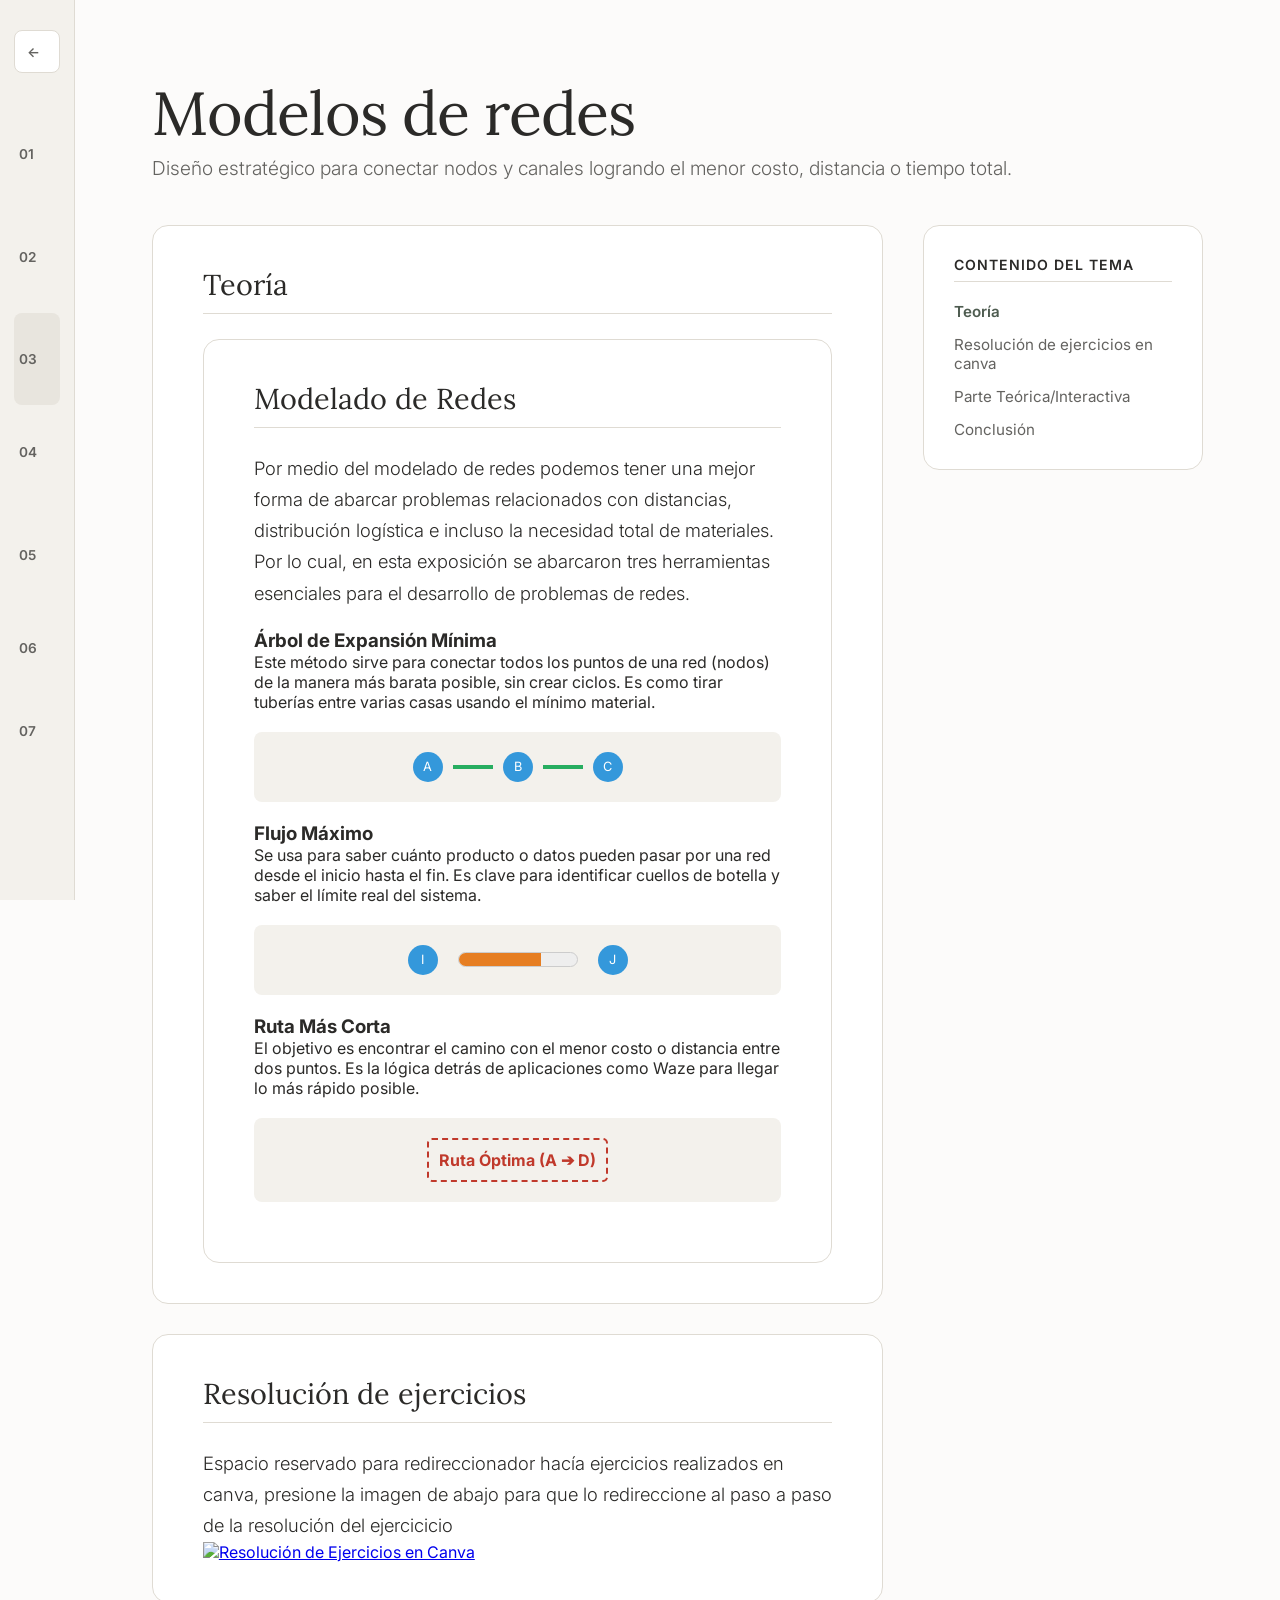
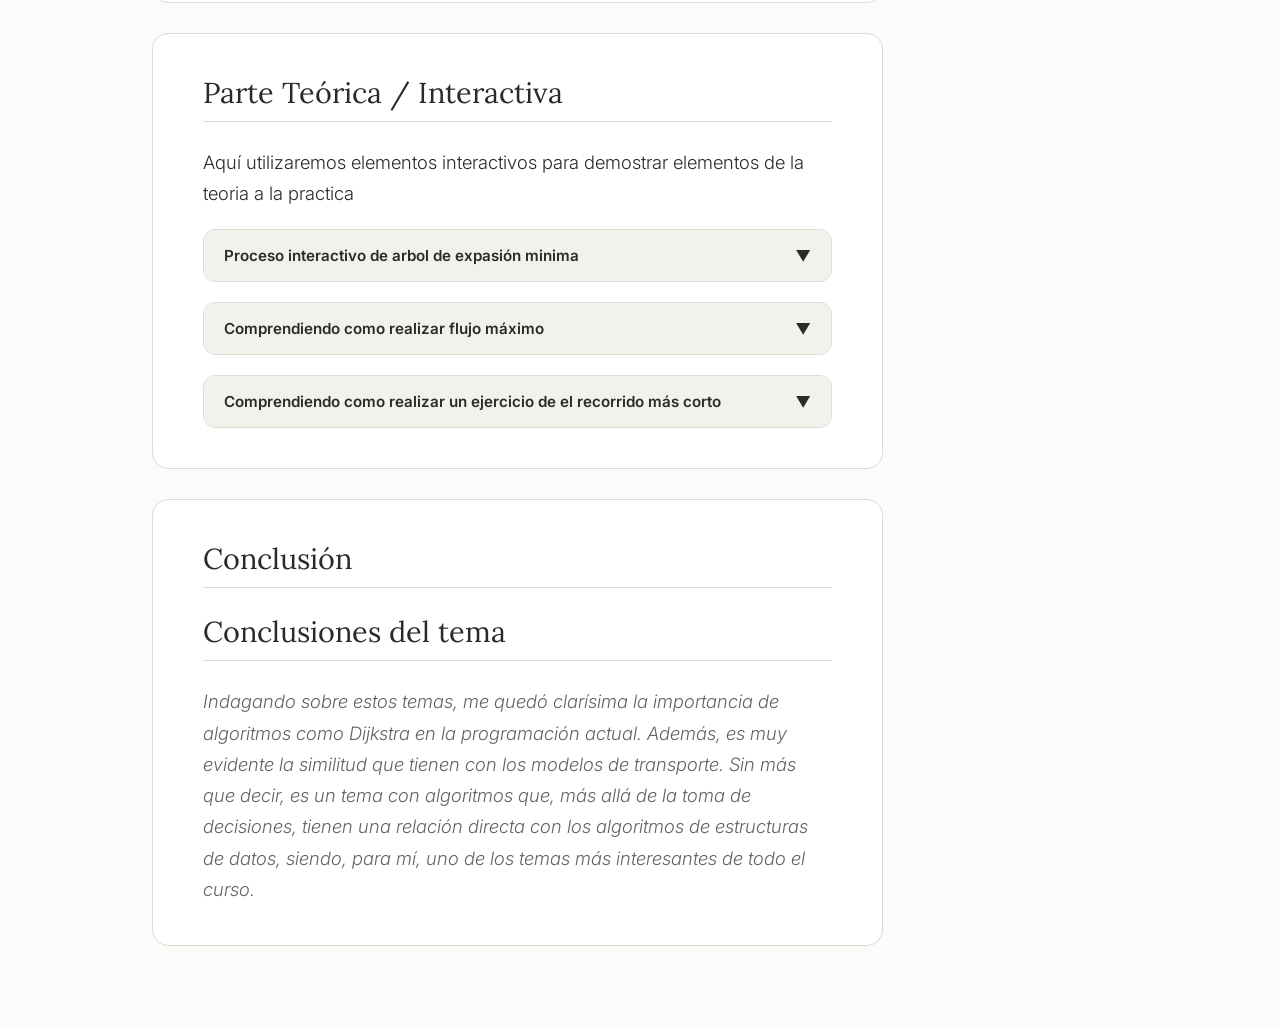
==== temas/tema3/index.html @ 4813ff6d "Initial commit: Estructura del folleto 1.0" ====
<!DOCTYPE html>
<html lang="es">
<head>
    <meta charset="UTF-8">
    <meta name="viewport" content="width=device-width, initial-scale=1.0">
    <title>Tema 3: Modelos de redes</title>
    
    <link rel="preconnect" href="https://fonts.googleapis.com">
    <link rel="preconnect" href="https://fonts.gstatic.com" crossorigin>
    <link href="https://fonts.googleapis.com/css2?family=Inter:wght@300;400;500;600&family=Lora:ital,wght@0,400;0,500;1,400&display=swap" rel="stylesheet">
    
    <style>
        
        :root {
            --bg-color: #fcfbfa;       /* Blanco hueso/arena suave para evitar fatiga visual */
            --text-main: #2b2a28;      /* Antracita / Grafito oscuro para lectura limpia */
            --text-muted: #646360;     /* Gris tierra suave para descripciones secundarias */
            --card-bg: #ffffff;        /* Blanco puro para las secciones modulares */
            --sidebar-bg: #f3f1ec;     /* Fondo gris/crema plano y minimalista */
            --sidebar-hover: #e8e5de;  /* Resaltado suave en hover */
            --accent-line: #dfdbd3;    /* Separadores y bordes sutiles */
            --accent-dot: #4e5c50;     /* Punto decorativo verde musgo desaturado */
            --transition-speed: 0.3s;
            
            --font-serif: 'Lora', Georgia, serif;
            --font-sans: 'Inter', sans-serif;
        }


        
.sticky-link.active-scroll {
    color: var(--accent-dot) !important;
    font-weight: 600 !important;
}

        * {
            box-sizing: border-box;
            margin: 0;
            padding: 0;
        }

        body {
            font-family: var(--font-sans);
            background-color: var(--bg-color);
            color: var(--text-main);
            display: flex;
            min-height: 100vh;
            overflow-x: hidden;
        }

     
        .sidebar {
            position: fixed;
            top: 0;
            left: 0;
            height: 100vh;
            width: 75px; /* Ancho colapsado inicial */
            background-color: var(--sidebar-bg);
            border-right: 1px solid var(--accent-line);
            display: flex;
            flex-direction: column;
            padding: 30px 14px;
            transition: width var(--transition-speed) cubic-bezier(0.25, 1, 0.5, 1);
            z-index: 100;
            overflow: hidden;
            white-space: nowrap;
        }

        .sticky-link.active-scroll {
    color: var(--accent-dot) !important;
    font-weight: 600 !important;
}

        
        .sidebar.expanded {
            width: 260px;
            box-shadow: 15px 0 40px rgba(0, 0, 0, 0.02);
        }

        /* Botón superior de Inicio / Regresar */
        .btn-home {
            display: flex;
            align-items: center;
            text-decoration: none;
            color: var(--text-main);
            padding: 12px;
            border: 1px solid var(--accent-line);
            border-radius: 8px;
            font-size: 0.88rem;
            font-weight: 500;
            background-color: var(--card-bg);
            transition: background var(--transition-speed);
            margin-bottom: 35px;
        }

        .btn-home:hover {
            background-color: var(--sidebar-hover);
        }

        .nav-links {
            list-style: none;
            display: flex;
            flex-direction: column;
            gap: 1px;
        }

        .nav-item {
            display: flex;
            align-items: center;
            text-decoration: none;
            color: var(--text-main);
            padding: 8px 5px;
            border-radius: 8px;
            font-size: 0.95rem;
            font-weight: 400;
            transition: background var(--transition-speed), padding-left 0.2s;
            white-space: normal;  
        }

        .nav-item:hover {
            background-color: var(--sidebar-hover);
            padding-left: 18px;
        }

        /* Ocultar/Mostrar texto del Side Nav lateral de forma fluida */
        .nav-text {
            opacity: 0;
            transform: translateX(-10px);
            transition: opacity 0.2s ease, transform 0.2s ease;
            margin-left: 18px;
        }

        .sidebar.expanded .nav-text {
            opacity: 1;
            transform: translateX(0);
        }

        /* Indicador numérico minimalista */
        .icon-num {
            display: inline-block;
            width: 20px;
            font-size: 0.85rem;
            font-weight: 600;
            color: var(--text-muted);
            text-align: center;
        }

        
        .main-container {
            margin-left: 75px; 
            padding: 80px 6% 80px 6%;
            width: 100%;
            max-width: 1300px;
            transition: margin-left var(--transition-speed) cubic-bezier(0.25, 1, 0.5, 1);
            display: flex;
            flex-direction: column;
            gap: 30px; 
        }

        .sidebar.expanded ~ .main-container {
            margin-left: 260px;
        }

        /* Encabezado Principal de la Landing Page */
        .header-section {
            margin-bottom: 10px;
        }

        .main-title {
            font-family: var(--font-serif);
            font-size: 3.8rem;
            font-weight: 400;
            line-height: 1.1;
            color: var(--text-main);
            letter-spacing: -1px;
        }

        /* Tarjeta de Contenido / Estructura por Módulos */
        .content-card {
            background-color: var(--card-bg);
            border: 1px solid var(--accent-line);
            border-radius: 16px;
            padding: 40px 50px;
            box-shadow: 0 4px 20px rgba(0, 0, 0, 0.005);
        }

        .intro-p {
            font-size: 1.15rem;
            line-height: 1.7;
            color: var(--text-main);
            font-weight: 300;
        }

        /* Bloques de Enfoque Teórico y Herramientas */
        .section-subtitle {
            font-family: var(--font-serif);
            font-size: 1.8rem;
            font-weight: 400;
            color: var(--text-main);
            margin-bottom: 25px;
            border-bottom: 1px solid var(--accent-line);
            padding-bottom: 10px;
        }

        /* Adaptabilidad de Pantalla */
        @media (max-width: 992px) {
            .main-title { font-size: 2.8rem; }
            .content-card { padding: 30px 25px; }
            .main-container { padding: 40px 20px; margin-left: 75px; }
            .layout-columns { flex-direction: column; }
            .sticky-column { display: none; } /* Oculta el card lateral en pantallas pequeñas */
        }
        
        .collapsible-panel {
    border: 1px solid var(--accent-line);
    border-radius: 12px;
    overflow: hidden;
    background: var(--card-bg);
    margin-top: 20px;
}

.panel-trigger {
    width: 100%;
    border: none;
    background: var(--sidebar-bg);
    padding: 16px 20px;
    display: flex;
    justify-content: space-between;
    align-items: center;
    cursor: pointer;
    font-family: var(--font-sans);
    font-size: 0.95rem;
    font-weight: 600;
    color: var(--text-main);
}

.panel-trigger:hover {
    background: var(--sidebar-hover);
}

.panel-content {
    padding: 20px;
    display: block; /* Visible por defecto */
}


.collapsible-panel.collapsed .panel-content {
    display: none;
}

.panel-icon {
    transition: transform .25s ease;
}

.collapsible-panel.collapsed .panel-icon {
    transform: rotate(180deg);
}





.simulator-container {
    background-color: var(--card-bg);
    border: 1px solid var(--accent-line);
    border-radius: 12px;
    padding: 24px;
    box-shadow: 0 4px 20px rgba(0, 0, 0, 0.005);
    display: flex;
    gap: 24px;
    margin-top: 15px;
    width: 100%;
}

/* Columnas */
.graph-column {
    flex: 1.2;
    display: flex;
    flex-direction: column;
    align-items: center;
}

.control-column {
    flex: 0.8;
    display: flex;
    flex-direction: column;
    gap: 16px;
}

.graph-header {
    width: 100%;
    margin-bottom: 16px;
    border-bottom: 1px solid var(--accent-line);
    padding-bottom: 8px;
}

/* El Lienzo del Grafo SVG */
#graphSvg {
    border: 1px solid var(--accent-line);
    border-radius: 8px;
    background-color: #faf9f6;
    width: 100%;
    height: auto;
}

/* Estilos de las aristas (Líneas) */
.edge {
    stroke: #cbc6bc;
    stroke-width: 3;
    transition: stroke 0.4s, stroke-width 0.4s;
}

.edge.mst-active {
    stroke: var(--accent-dot);
    stroke-width: 6;
}

.edge-label-bg {
    fill: #faf9f6;
}

.edge-text {
    font-size: 14px;
    font-weight: 600;
    fill: var(--text-main);
    text-anchor: middle;
    dominant-baseline: central;
}

/* Nodos */
circle {
    stroke: #fff;
    stroke-width: 3;
}

.node-text {
    fill: #ffffff;
    font-size: 14px;
    font-weight: 700;
    text-anchor: middle;
    dominant-baseline: central;
}

/* Tabla de Inputs */
.table-wrapper {
    max-height: 250px;
    overflow-y: auto;
    border: 1px solid var(--accent-line);
    border-radius: 8px;
}

.table-wrapper table {
    width: 100%;
    border-collapse: collapse;
    font-size: 0.88rem;
    text-align: left;
}

.table-wrapper th, .table-wrapper td {
    padding: 8px 12px;
    border-bottom: 1px solid var(--accent-line);
}

.table-wrapper th {
    background-color: #f5f3ef;
    font-weight: 600;
    position: sticky;
    top: 0;
}

.weight-input {
    width: 55px;
    padding: 4px;
    border: 1px solid var(--accent-line);
    border-radius: 4px;
    font-family: var(--font-sans);
    font-size: 0.85rem;
    text-align: center;
}

.weight-input:focus {
    outline: none;
    border-color: var(--accent-dot);
}

/* Tarjeta informativa final */
.result-card {
    background-color: #f3f1ec;
    border-radius: 8px;
    padding: 12px;
    border-left: 4px solid var(--accent-dot);
}

@media (max-width: 1100px) {
    .simulator-container { flex-direction: column; }
    .control-column { flex: 1; }
}



/* --- ESTILOS EXCLUSIVOS PARA EL SIMULADOR DE FLUJO MÁXIMO --- */
.simulator-container {
    background-color: var(--card-bg);
    border: 1px solid var(--accent-line);
    border-radius: 12px;
    padding: 24px;
    box-shadow: 0 4px 20px rgba(0, 0, 0, 0.005);
    display: flex;
    gap: 24px;
    margin-top: 15px;
    width: 100%;
}

.graph-column {
    flex: 1.3;
    display: flex;
    flex-direction: column;
    align-items: center;
}

.control-column {
    flex: 0.7;
    display: flex;
    flex-direction: column;
    gap: 16px;
}

.graph-header {
    width: 100%;
    margin-bottom: 16px;
    border-bottom: 1px solid var(--accent-line);
    padding-bottom: 8px;
}

#flowSvg {
    border: 1px solid var(--accent-line);
    border-radius: 8px;
    background-color: #faf9f6;
    width: 100%;
    height: auto;
}

/* Flechas y Aristas dirigidas */
.flow-edge {
    stroke: #cbc6bc;
    stroke-width: 3;
    transition: stroke 0.3s, stroke-width 0.3s;
}

.flow-edge.active-flow {
    stroke: var(--accent-dot);
    stroke-width: 5;
}

.flow-label-bg {
    fill: #faf9f6;
    opacity: 0.9;
}

.flow-text {
    font-size: 12px;
    font-weight: 600;
    fill: var(--text-main);
    text-anchor: middle;
    dominant-baseline: central;
}

.flow-text.active-text {
    fill: var(--accent-dot);
    font-weight: 700;
}

/* Nodos */
.flow-node-circle {
    stroke: #fff;
    stroke-width: 3;
}

.flow-node-text {
    fill: #ffffff;
    font-size: 14px;
    font-weight: 700;
    text-anchor: middle;
    dominant-baseline: central;
}

/* Contenedores de datos */
.table-wrapper {
    max-height: 220px;
    overflow-y: auto;
    border: 1px solid var(--accent-line);
    border-radius: 8px;
}

.table-wrapper table {
    width: 100%;
    border-collapse: collapse;
    font-size: 0.88rem;
}

.table-wrapper th, .table-wrapper td {
    padding: 8px 12px;
    border-bottom: 1px solid var(--accent-line);
    text-align: left;
}

.table-wrapper th {
    background-color: #f5f3ef;
    position: sticky;
    top: 0;
    z-index: 1;
}

.weight-input {
    width: 60px;
    padding: 4px;
    border: 1px solid var(--accent-line);
    border-radius: 4px;
    text-align: center;
    font-family: var(--font-sans);
}

.weight-input:focus {
    outline: none;
    border-color: var(--accent-dot);
}

.result-card {
    background-color: #f3f1ec;
    border-radius: 8px;
    padding: 16px;
    border-left: 4px solid var(--accent-dot);
}

/* Desglose manuscrito paso a paso */
.flow-step-item {
    background-color: var(--card-bg);
    border: 1px solid var(--accent-line);
    padding: 8px 12px;
    border-radius: 6px;
    display: flex;
    flex-direction: column;
    gap: 4px;
    box-shadow: 0 2px 4px rgba(0,0,0,0.01);
}

@media (max-width: 1150px) {
    .simulator-container { flex-direction: column; }
    .control-column { flex: 1; }
}













    </style>
</head>
<body>

<nav class="sidebar" id="sideNav">
    <a href="../../index.html" class="btn-home">
        <span class="icon-num">←</span>
        <span class="nav-text">Regresar al inicio</span>
    </a>
    
    <ul class="nav-links">
        <li>
            <a href="../tema1/index.html" class="nav-item">
                <span class="icon-num">01</span>
                <span class="nav-text">Tema 1: Modelos de Transporte</span>
            </a>
        </li>
        <li>
            <a href="../tema2/index.html" class="nav-item">
                <span class="icon-num">02</span>
                <span class="nav-text">Tema 2: Programación Entera, por metas, no lineal</span>
            </a>
        </li>
        <li>
            <a href="#" class="nav-item" style="background-color: var(--sidebar-hover); font-weight: 500;">
                <span class="icon-num">03</span>
                <span class="nav-text">Tema 3: Modelos de redes</span>
            </a>
        </li>
        <li>
            <a href="../tema4/index.html" class="nav-item">
                <span class="icon-num">04</span>
                <span class="nav-text">Tema 4: Modelado de Simulación</span>
            </a>
        </li>
        <li>
            <a href="../tema5/index.html" class="nav-item">
                <span class="icon-num">05</span>
                <span class="nav-text">Tema 5: Análisis de Markov</span>
            </a>
        </li>
        <li>
            <a href="../tema6/index.html" class="nav-item">
                <span class="icon-num">06</span>
                <span class="nav-text">Tema 6: Control estadistico</span>
            </a>
        </li>
         <li>
                <a href="../tema7/index.html" class="nav-item">
                    <span class="icon-num">07</span>
                    <span class="nav-text">Tema 7: aprende conceptos jugando</span>
                </a>
            </li>
    </ul>
</nav>

    <main class="main-container">
        
        <header class="header-section">
            <h1 class="main-title">Modelos de redes</h1>
            <p class="intro-p" style="color: var(--text-muted); margin-top: 5px; font-size: 1.2rem;">
                Diseño estratégico para conectar nodos y canales logrando el menor costo, distancia o tiempo total.
            </p>
        </header>
        
        <div class="layout-columns" style="display: flex; gap: 40px; align-items: flex-start; width: 100%;">
            
            <div class="content-column" style="flex: 1; display: flex; flex-direction: column; gap: 30px;">
                
                <section id="teoria" class="content-card">
                    <h2 class="section-subtitle">Teoría</h2>
                
<section class="content-card">
    <h2 class="section-subtitle">Modelado de Redes</h2>
    <p class="intro-p">
        Por medio del modelado de redes podemos tener una mejor forma de abarcar problemas relacionados con distancias, distribución logística e incluso la necesidad total de materiales. Por lo cual, en esta exposición se abarcaron tres herramientas esenciales para el desarrollo de problemas de redes.
    </p>

    
    <h3 style="margin-top: 20px;">Árbol de Expansión Mínima</h3>
    <p>Este método sirve para conectar todos los puntos de una red (nodos) de la manera más barata posible, sin crear ciclos. Es como tirar tuberías entre varias casas usando el mínimo material.</p>
    <div style="display: flex; gap: 10px; justify-content: center; align-items: center; margin: 20px 0; background: var(--sidebar-bg); padding: 20px; border-radius: 8px;">
        <div style="width: 30px; height: 30px; border-radius: 50%; background: #3498db; color: white; display: flex; align-items: center; justify-content: center; font-size: 0.8rem;">A</div>
        <div style="height: 4px; width: 40px; background: #27ae60;"></div>
        <div style="width: 30px; height: 30px; border-radius: 50%; background: #3498db; color: white; display: flex; align-items: center; justify-content: center; font-size: 0.8rem;">B</div>
        <div style="height: 4px; width: 40px; background: #27ae60;"></div>
        <div style="width: 30px; height: 30px; border-radius: 50%; background: #3498db; color: white; display: flex; align-items: center; justify-content: center; font-size: 0.8rem;">C</div>
    </div>

   
    <h3 style="margin-top: 20px;">Flujo Máximo</h3>
    <p>Se usa para saber cuánto producto o datos pueden pasar por una red desde el inicio hasta el fin. Es clave para identificar cuellos de botella y saber el límite real del sistema.</p>
    <div style="display: flex; justify-content: center; align-items: center; margin: 20px 0; gap: 20px; background: var(--sidebar-bg); padding: 20px; border-radius: 8px;">
      <div style="width: 30px; height: 30px; border-radius: 50%; background: #3498db; color: white; display: flex; align-items: center; justify-content: center; font-size: 0.8rem;">I</div>
        <div style="height: 15px; width: 120px; background: #eee; border-radius: 10px; overflow: hidden; border: 1px solid #ccc;">
            <div style="height: 100%; width: 70%; background: #e67e22;"></div>
        </div>
        <div style="width: 30px; height: 30px; border-radius: 50%; background: #3498db; color: white; display: flex; align-items: center; justify-content: center; font-size: 0.8rem;">J</div>
    </div>

   
    <h3 style="margin-top: 20px;">Ruta Más Corta</h3>
    <p>El objetivo es encontrar el camino con el menor costo o distancia entre dos puntos. Es la lógica detrás de aplicaciones como Waze para llegar lo más rápido posible.</p>
    <div style="display: flex; justify-content: center; align-items: center; margin: 20px 0; background: var(--sidebar-bg); padding: 20px; border-radius: 8px;">
        <div style="padding: 10px; border: 2px dashed #c0392b; color: #c0392b; font-weight: bold; border-radius: 5px;">Ruta Óptima (A ➔ D)</div>
    </div>
</section>
                </section>

                <section id="video" class="content-card">
                    <h2 class="section-subtitle">Resolución de ejercicios</h2>
                    <p class="intro-p">Espacio reservado para redireccionador hacía ejercicios realizados en canva, presione la imagen de abajo para que lo redireccione al paso a paso de la resolución del ejercicicio</p>
                                  <!-- Banner de Canva Interactivo (Solo Imagen Clicleable) -->
<a href="https://canva.link/lyfla2b4wox4beh" target="_blank" class="canva-banner-link">
    <img src="https://i.pinimg.com/736x/75/12/ca/7512cad9499685ef06b2e0d8f6820960.jpg" alt="Resolución de Ejercicios en Canva">
</a>
                </section>

                <section id="practica" class="content-card">
                    <h2 class="section-subtitle">Parte Teórica / Interactiva</h2>
                    <p class="intro-p">Aquí utilizaremos elementos interactivos para demostrar elementos de la teoria a la practica
                    </p>

                     

                  <div class="collapsible-panel collapsed">

    <button class="panel-trigger">
        <span class="panel-title">
            Proceso interactivo de arbol de expasión minima
        </span>
        <span class="panel-icon">▲</span>
    </button>

    <div class="panel-content">
        <p class="intro-p" style="margin-bottom: 25px;">
          Este apartado dinámico busca que se pueda practicar el desarrollo ejercicios de expansión minima.
          si bien el diseño es estático los valores pueden ser manipulados para motivar al visitante que pueda crear diferentes ejercicios.
        </p>

     
       <div class="simulator-container">
    
    <div class="graph-column">
        <div class="graph-header">
            <h3 style="font-size: 1.2rem; font-weight: 600;">Árbol de Expansión Mínima</h3>
            <p style="font-size: 0.88rem; color: var(--text-muted); margin-top: 4px;">
                Modificá los pesos en la tabla de la derecha para ver cómo cambia la red óptima en tiempo real.
            </p>
        </div>
        
        <svg viewBox="0 0 600 400" id="graphSvg">
            <g id="edgesContainer"></g>
            <g id="nodesContainer"></g>
        </svg>
    </div>

    <div class="control-column">
        <div class="graph-header">
            <h3 style="font-size: 1.2rem; font-weight: 600;">Conexiones y Distancias (modificables)</h3>
        </div>
        
        <div class="table-wrapper">
            <table>
                <thead>
                    <tr>
                        <th>Conexión</th>
                        <th>Distancia (km)</th>
                    </tr>
                </thead>
                <tbody id="matrixBody"></tbody>
            </table>
        </div>

        <div class="result-card">
            <h4 style="font-size: 0.9rem; font-weight: 600; margin-bottom: 5px;">Costo Total (Distancia Mínima):</h4>
            <p id="totalWeightDisplay" style="margin-bottom: 15px; font-size: 1.25rem; font-weight: 700; color: var(--accent-dot);">0 km</p>
            
            <h4 style="border-top: 1px solid var(--accent-line); padding-top: 10px; margin-bottom: 8px; font-size: 0.9rem; font-weight: 600;">
                Ruta Óptima Seleccionada (Paso a Paso):
            </h4>
            <div id="mstRouteDisplay" style="display: flex; flex-direction: column; gap: 6px; font-size: 0.85rem; font-weight: 500;"></div>
        </div>
    </div>
</div>

</div>





    </div>
 

<div class="collapsible-panel collapsed">

    <button class="panel-trigger">
        <span class="panel-title">
            Comprendiendo como realizar flujo máximo
        </span>
        <span class="panel-icon">▲</span>
    </button>

    <div class="panel-content">
        <p class="intro-p" style="margin-bottom: 25px;">
            Está mismo ejemplo fue planteado el día de la exposición del tema. por tanto el buscar replicarlo y dinamizarlo puede ser un buen ejercicios
            para practicar si el ejercicio se entendio bien en su ejecución. Este apartado permite cambiar valores dentro de este ejercicio y plantear posible
            nuevos recorridos. 
        </p>
        <div class="simulator-container">
    
    <div class="graph-column">
        <div class="graph-header">
            <h3 style="font-size: 1.2rem; font-weight: 600;">Red de Flujo Máximo</h3>
            <p style="font-size: 0.88rem; color: var(--text-muted); margin-top: 4px;">
                Visualizá el flujo enviado sobre la capacidad asignada <strong style="color: var(--accent-dot);">(Flujo / Capacidad)</strong>.
            </p>
        </div>
        
        <svg viewBox="0 0 650 400" id="flowSvg">
            <defs>
                <marker id="arrow" viewBox="0 0 10 10" refX="21" refY="5" markerWidth="6" markerHeight="6" orient="auto-start-reverse">
                    <path d="M 0 1 L 10 5 L 0 9 z" fill="#cbc6bc" id="arrowMarker" />
                </marker>
                <marker id="arrow-active" viewBox="0 0 10 10" refX="21" refY="5" markerWidth="5" markerHeight="5" orient="auto-start-reverse">
                    <path d="M 0 1 L 10 5 L 0 9 z" fill="#4e5c50" />
                </marker>
            </defs>
            <g id="flowEdgesContainer"></g>
            <g id="flowNodesContainer"></g>
        </svg>
    </div>

    <div class="control-column">
        <div class="graph-header">
            <h3 style="font-size: 1.2rem; font-weight: 600;">Capacidades de los Canales (Modificables)</h3>
        </div>
        
        <div class="table-wrapper">
            <table>
                <thead>
                    <tr>
                        <th>Arista</th>
                        <th>Capacidad Máx.</th>
                    </tr>
                </thead>
                <tbody id="flowMatrixBody"></tbody>
            </table>
        </div>

        <div class="result-card">
            <h4 style="font-size: 0.9rem; font-weight: 600; margin-bottom: 5px;">Flujo Máximo Total Alcanzado:</h4>
            <p id="maxFlowDisplay" style="margin-bottom: 15px; font-size: 1.4rem; font-weight: 700; color: var(--accent-dot);">0 unidades</p>
            
            <h4 style="border-top: 1px solid var(--accent-line); padding-top: 10px; margin-bottom: 8px; font-size: 0.9rem; font-weight: 600;">
                Caminos Aumentantes Encontrados (Paso a Paso):
            </h4>
            <div id="flowStepsDisplay" style="display: flex; flex-direction: column; gap: 8px; font-size: 0.85rem; max-height: 200px; overflow-y: auto;">
                </div>
        </div>
    </div>
</div>
    </div>

</div>


 <div class="collapsible-panel collapsed">

    <button class="panel-trigger">
        <span class="panel-title">
            Comprendiendo como realizar un ejercicio de el recorrido más corto
        </span>
        <span class="panel-icon">▲</span>
    </button>

    <div class="panel-content">
        <p class="intro-p" style="margin-bottom: 25px;">
            Este video se utilizará para explicar cómo realizar el proceso de un ejercicio de el camino mas corto de para optimizacredes. Este video fue hecho por mí.
        </p>
        <iframe src="https://player.vimeo.com/video/1204066518" width="640" height="360" frameborder="0" allowfullscreen></iframe>
    </div>

</div>








                </section>

                <section id="conclusion" class="content-card">
                    <h2 class="section-subtitle">Conclusión</h2>
                  <h2 class="section-subtitle">Conclusiones del tema</h2>
<p class="intro-p" style="font-style: italic; color: var(--text-muted);">
    Indagando sobre estos temas, me quedó clarísima la importancia de algoritmos como Dijkstra en la programación actual. Además, es muy evidente la similitud que tienen con los modelos de transporte. Sin más que decir, es un tema con algoritmos que, más allá de la toma de decisiones, tienen una relación directa con los algoritmos de estructuras de datos, siendo, para mí, uno de los temas más interesantes de todo el curso.
</p>
                </section>
                
            </div>

<aside class="sticky-column" style="width: 280px; position: sticky; top: 40px;">
    <div style="background-color: var(--card-bg); border: 1px solid var(--accent-line); border-radius: 16px; padding: 30px; box-shadow: 0 4px 20px rgba(0, 0, 0, 0.005);">
        <h3 style="font-family: var(--font-sans); font-size: 0.88rem; font-weight: 600; text-transform: uppercase; letter-spacing: 1px; color: var(--text-main); margin-bottom: 20px; border-bottom: 1px solid var(--accent-line); padding-bottom: 8px;">
            Contenido del Tema
        </h3>
        <div style="display: flex; flex-direction: column; gap: 14px;">
            <a href="#teoria" class="sticky-link" style="text-decoration: none; color: var(--text-muted); font-size: 0.95rem; font-weight: 400; transition: color 0.2s;">Teoría</a>
            <a href="#video" class="sticky-link" style="text-decoration: none; color: var(--text-muted); font-size: 0.95rem; font-weight: 400; transition: color 0.2s;">Resolución de ejercicios en canva</a>
            <a href="#practica" class="sticky-link" style="text-decoration: none; color: var(--text-muted); font-size: 0.95rem; font-weight: 400; transition: color 0.2s;">Parte Teórica/Interactiva</a>
            <a href="#conclusion" class="sticky-link" style="text-decoration: none; color: var(--text-muted); font-size: 0.95rem; font-weight: 400; transition: color 0.2s;">Conclusión</a>
        </div>
    </div>
</aside>

        </div>

    </main>

    <script>
   const sideNav = document.getElementById('sideNav');
    sideNav.addEventListener('mouseenter', () => { sideNav.classList.add('expanded'); });
    sideNav.addEventListener('mouseleave', () => { sideNav.classList.remove('expanded'); });

   
    document.addEventListener("DOMContentLoaded", () => {
        const links = document.querySelectorAll(".sticky-link");
        const sections = document.querySelectorAll(".content-card");

        const observerOptions = {
            root: null,
            rootMargin: "-15% 0px -70% 0px", // Detecta cuando entra al tercio superior
            threshold: 0
        };

        const observer = new IntersectionObserver((entries) => {
            entries.forEach((entry) => {
                if (entry.isIntersecting) {
                    const id = entry.target.getAttribute("id");
                    
                    links.forEach((link) => link.classList.remove("active-scroll"));
                    
                    const activeLink = document.querySelector(`.sticky-link[href="#${id}"]`);
                    if (activeLink) {
                        activeLink.classList.add("active-scroll");
                    }
                }
            });
        }, observerOptions);

        sections.forEach((section) => observer.observe(section));
    });

   
 
document.querySelectorAll(".panel-trigger").forEach(trigger => {
    trigger.addEventListener("click", function() {
        // Selecciona el contenedor .collapsible-panel correcto
        const panel = this.closest(".collapsible-panel");
        
        // Quita o pone la clase 'collapsed'
        panel.classList.toggle("collapsed");
    });
});






const nodes = {
    'A': { x: 80,  y: 220, color: 'var(--accent-dot)' }, 
    'B': { x: 200, y: 80,  color: 'var(--node-blue)' },
    'C': { x: 340, y: 220, color: '#5c6b73' },
    'D': { x: 200, y: 350, color: 'var(--node-orange)' },
    'E': { x: 500, y: 80,  color: 'var(--node-purple)' },
    'F': { x: 500, y: 290, color: 'var(--node-red)' }    
};

let edges = [
    { u: 'A', v: 'B', weight: 7 },
    { u: 'A', v: 'C', weight: 5 },
    { u: 'A', v: 'D', weight: 6 },
    { u: 'B', v: 'C', weight: 2 },
    { u: 'B', v: 'E', weight: 4 },
    { u: 'C', v: 'E', weight: 6 },
    { u: 'C', v: 'F', weight: 4 },
    { u: 'D', v: 'C', weight: 3 },
    { u: 'D', v: 'F', weight: 8 },
    { u: 'E', v: 'F', weight: 3 }
];

// para Kruskal
function dsuFind(i, parent) {
    while (parent[i] !== i) i = parent[i];
    return i;
}

function dsuUnion(i, j, parent) {
    let rootA = dsuFind(i, parent);
    let rootB = dsuFind(j, parent);
    parent[rootA] = rootB;
}

function calculateMST() {
    let mstEdges = new Set();
    let totalWeight = 0;
    let routeNodes = []; 

    let sortedEdges = [...edges].map((e, index) => ({ ...e, index })).sort((a, b) => a.weight - b.weight);

    let parent = {};
    Object.keys(nodes).forEach(node => parent[node] = node);

    let edgesCount = 0;
    for (let i = 0; i < sortedEdges.length; i++) {
        let e = sortedEdges[i];
        if (dsuFind(e.u, parent) !== dsuFind(e.v, parent)) {
            mstEdges.add(e.index);
            totalWeight += e.weight;
            
            let pair = [e.u, e.v].sort();
            routeNodes.push(`${pair[0]} — ${pair[1]} (${e.weight} km)`);
            
            dsuUnion(e.u, e.v, parent);
            edgesCount++;
            if (edgesCount === Object.keys(nodes).length - 1) break;
        }
    }

    // Encender aristas activas del MST
    edges.forEach((edge, index) => {
        const lineElement = document.getElementById(`edge-${index}`);
        if (lineElement) {
            if (mstEdges.has(index)) {
                lineElement.classList.add('mst-active');
            } else {
                lineElement.classList.remove('mst-active');
            }
        }
    });

    document.getElementById('totalWeightDisplay').textContent = `${totalWeight} km`;


    const routeContainer = document.getElementById('mstRouteDisplay');
    routeContainer.innerHTML = '';
    routeNodes.forEach((route, idx) => {
        const badge = document.createElement('span');
        badge.style.backgroundColor = 'var(--bg-color)';
        badge.style.border = '1px solid var(--accent-line)';
        badge.style.color = 'var(--accent-dot)';
        badge.style.padding = '5px 10px';
        badge.style.borderRadius = '6px';
        badge.style.boxShadow = '0 2px 4px rgba(0,0,0,0.01)';
        badge.innerHTML = `<small style="color: var(--text-muted); margin-right: 6px;">Paso ${idx + 1}:</small> <strong>${route}</strong>`;
        routeContainer.appendChild(badge);
    });
}

function initSimulator() {
    const edgesContainer = document.getElementById('edgesContainer');
    const nodesContainer = document.getElementById('nodesContainer');
    const matrixBody = document.getElementById('matrixBody');
    
    if(!edgesContainer || !nodesContainer || !matrixBody) return; // Control por si no carga a tiempo

    // Dibujar Aristas SVG
    edgesContainer.innerHTML = '';
    edges.forEach((edge, index) => {
        const nU = nodes[edge.u];
        const nV = nodes[edge.v];
        const midX = (nU.x + nV.x) / 2;
        const midY = (nU.y + nV.y) / 2;

        const group = document.createElementNS("http://www.w3.org/2000/svg", "g");

        const line = document.createElementNS("http://www.w3.org/2000/svg", "line");
        line.setAttribute("x1", nU.x);
        line.setAttribute("y1", nU.y);
        line.setAttribute("x2", nV.x);
        line.setAttribute("y2", nV.y);
        line.setAttribute("class", "edge");
        line.setAttribute("id", `edge-${index}`);

        const rect = document.createElementNS("http://www.w3.org/2000/svg", "rect");
        rect.setAttribute("x", midX - 12);
        rect.setAttribute("y", midY - 10);
        rect.setAttribute("width", 24);
        rect.setAttribute("height", 20);
        rect.setAttribute("rx", 4);
        rect.setAttribute("class", "edge-label-bg");

        const text = document.createElementNS("http://www.w3.org/2000/svg", "text");
        text.setAttribute("x", midX);
        text.setAttribute("y", midY);
        text.setAttribute("class", "edge-text");
        text.setAttribute("id", `edge-text-${index}`);
        text.textContent = edge.weight;

        group.appendChild(line);
        group.appendChild(rect);
        group.appendChild(text);
        edgesContainer.appendChild(group);
    });

   
    nodesContainer.innerHTML = '';
    Object.keys(nodes).forEach(key => {
        const node = nodes[key];
        const group = document.createElementNS("http://www.w3.org/2000/svg", "g");

        const circle = document.createElementNS("http://www.w3.org/2000/svg", "circle");
        circle.setAttribute("cx", node.x);
        circle.setAttribute("cy", node.y);
        circle.setAttribute("r", 18);
        circle.setAttribute("fill", node.color);

        const text = document.createElementNS("http://www.w3.org/2000/svg", "text");
        text.setAttribute("x", node.x);
        text.setAttribute("y", node.y);
        text.setAttribute("class", "node-text");
        text.textContent = key;

        group.appendChild(circle);
        group.appendChild(text);
        nodesContainer.appendChild(group);
    });

    // Construir tabla dinámica de inputs
    matrixBody.innerHTML = '';
    edges.forEach((edge, index) => {
        const tr = document.createElement('tr');
        const tdNodes = document.createElement('td');
        tdNodes.innerHTML = `<strong>${edge.u} — ${edge.v}</strong>`;
        
        const tdInput = document.createElement('td');
        const input = document.createElement('input');
        input.setAttribute('type', 'number');
        input.setAttribute('class', 'weight-input');
        input.setAttribute('min', '1');
        input.value = edge.weight;

        input.addEventListener('input', (e) => {
            let val = parseInt(e.target.value) || 1;
            edges[index].weight = val;
            document.getElementById(`edge-text-${index}`).textContent = val;
            calculateMST();
        });

        tdInput.appendChild(input);
        tr.appendChild(tdNodes);
        tr.appendChild(tdInput);
        matrixBody.appendChild(tr);
    });

    calculateMST();
}


document.addEventListener("DOMContentLoaded", initSimulator);





const flowNodes = {
    'A': { x: 70,  y: 200, color: '#4e5c50' }, // Origen (Verde Musgo)
    'B': { x: 210, y: 80,  color: '#6b7a82' },
    'C': { x: 210, y: 200, color: '#6b7a82' },
    'D': { x: 210, y: 320, color: '#6b7a82' },
    'E': { x: 390, y: 80,  color: '#6b7a82' },
    'F': { x: 390, y: 220, color: '#6b7a82' },
    'G': { x: 390, y: 340, color: '#6b7a82' },
    'H': { x: 550, y: 210, color: '#2b2a28' }  // Destino (Grafito)
};


let flowEdges = [
    { u: 'A', v: 'B', capacity: 8, flow: 0 },
    { u: 'A', v: 'C', capacity: 5, flow: 0 },
    { u: 'A', v: 'D', capacity: 9, flow: 0 },
    { u: 'C', v: 'B', capacity: 3, flow: 0 },
    { u: 'B', v: 'E', capacity: 9, flow: 0 },
    { u: 'D', v: 'C', capacity: 6, flow: 0 },
    { u: 'C', v: 'F', capacity: 4, flow: 0 },
    { u: 'D', v: 'G', capacity: 2, flow: 0 },
    { u: 'E', v: 'F', capacity: 3, flow: 0 },
    { u: 'E', v: 'H', capacity: 8, flow: 0 },
    { u: 'G', v: 'F', capacity: 2, flow: 0 },
    { u: 'F', v: 'H', capacity: 5, flow: 0 },
    { u: 'G', v: 'H', capacity: 9, flow: 0 }
];

function runFordFulkerson() {
    // Resetear flujos antes de recalcular
    flowEdges.forEach(e => e.flow = 0);
    
    let totalFlow = 0;
    let stepsLog = [];
    const source = 'A';
    const sink = 'H';

    while (true) {
       
        let parentMap = {};
        let queue = [source];
        let visited = new Set([source]);
        let found = false;

        while (queue.length > 0) {
            let current = queue.shift();
            if (current === sink) {
                found = true;
                break;
            }

         
            for (let edge of flowEdges) {
                if (edge.u === current && !visited.has(edge.v) && (edge.capacity - edge.flow) > 0) {
                    parentMap[edge.v] = { src: current, edge: edge, dir: 1 };
                    visited.add(edge.v);
                    queue.push(edge.v);
                }
                // Revisar aristas hacia atrás (Flujo residual)
                else if (edge.v === current && !visited.has(edge.u) && edge.flow > 0) {
                    parentMap[edge.u] = { src: current, edge: edge, dir: -1 };
                    visited.add(edge.u);
                    queue.push(edge.u);
                }
            }
        }

        
        if (!found) break;

      
        let path = [];
        let curr = sink;
        let bottleneck = Infinity;

        while (curr !== source) {
            let prevData = parentMap[curr];
            let available = prevData.dir === 1 ? (prevData.edge.capacity - prevData.edge.flow) : prevData.edge.flow;
            if (available < bottleneck) bottleneck = available;
            path.push(prevData);
            curr = prevData.src;
        }
        path.reverse();


        path.forEach(p => {
            if (p.dir === 1) {
                p.edge.flow += bottleneck;
            } else {
                p.edge.flow -= bottleneck;
            }
        });

        totalFlow += bottleneck;

     
        let nodeChain = [source];
        path.forEach(p => {
            let targetNode = p.dir === 1 ? p.edge.v : p.edge.u;
            nodeChain.push(targetNode);
        });

        let pathString = nodeChain.join(' → ');
        stepsLog.push({ path: pathString, val: bottleneck });
    }

    updateFlowUI(totalFlow, stepsLog);
}

function updateFlowUI(totalFlow, stepsLog) {
    
    document.getElementById('maxFlowDisplay').textContent = `${totalFlow} unidades`;

    // Actualizar aristas en el SVG (Texto e iluminación)
    flowEdges.forEach((edge, index) => {
        const lineEl = document.getElementById(`flow-edge-${index}`);
        const textEl = document.getElementById(`flow-text-${index}`);
        
        if (textEl) {
            textEl.textContent = `${edge.flow} / ${edge.capacity}`;
            if (edge.flow > 0) {
                textEl.classList.add('active-text');
                if (lineEl) {
                    lineEl.classList.add('active-flow');
                    lineEl.setAttribute("marker-end", "url(#arrow-active)");
                }
            } else {
                textEl.classList.remove('active-text');
                if (lineEl) {
                    lineEl.classList.remove('active-flow');
                    lineEl.setAttribute("marker-end", "url(#arrow)");
                }
            }
        }
    });

   
    const stepsContainer = document.getElementById('flowStepsDisplay');
    stepsContainer.innerHTML = '';

    if (stepsLog.length === 0) {
        stepsContainer.innerHTML = `<span style="color: var(--text-muted); font-style: italic;">No hay flujo saliendo del origen.</span>`;
        return;
    }

    stepsLog.forEach((step, idx) => {
        const stepDiv = document.createElement('div');
        stepDiv.className = 'flow-step-item';
        stepDiv.innerHTML = `
            <div style="display: flex; justify-content: space-between; align-items: center;">
                <small style="color: var(--text-muted); font-weight: 600;">Iteración M${idx + 1}:</small>
                <span style="background-color: #e8e5de; padding: 2px 6px; border-radius: 4px; font-weight: 700; color: var(--text-main);">
                    +${step.val}
                </span>
            </div>
            <div style="font-family: monospace; font-size: 0.9rem; color: var(--accent-dot); font-weight: 700; word-break: break-all;">
                ${step.path}
            </div>
        `;
        stepsContainer.appendChild(stepDiv);
    });
}

function initFlowSimulator() {
    const edgesContainer = document.getElementById('flowEdgesContainer');
    const nodesContainer = document.getElementById('flowNodesContainer');
    const matrixBody = document.getElementById('flowMatrixBody');
    
    if (!edgesContainer || !nodesContainer || !matrixBody) return;

    // Dibujar aristas con flechas dirigidas
    edgesContainer.innerHTML = '';
    flowEdges.forEach((edge, index) => {
        const nU = flowNodes[edge.u];
        const nV = flowNodes[edge.v];
        
        // Calcular punto medio para las etiquetas numéricas
        const midX = (nU.x + nV.x) / 2;
        const midY = (nU.y + nV.y) / 2;

        const group = document.createElementNS("http://www.w3.org/2000/svg", "g");

        const line = document.createElementNS("http://www.w3.org/2000/svg", "line");
        line.setAttribute("x1", nU.x);
        line.setAttribute("y1", nU.y);
        line.setAttribute("x2", nV.x);
        line.setAttribute("y2", nV.y);
        line.setAttribute("class", "flow-edge");
        line.setAttribute("id", `flow-edge-${index}`);
        line.setAttribute("marker-end", "url(#arrow)");

        const rect = document.createElementNS("http://www.w3.org/2000/svg", "rect");
        rect.setAttribute("x", midX - 18);
        rect.setAttribute("y", midY - 9);
        rect.setAttribute("width", 36);
        rect.setAttribute("height", 18);
        rect.setAttribute("rx", 3);
        rect.setAttribute("class", "flow-label-bg");

        const text = document.createElementNS("http://www.w3.org/2000/svg", "text");
        text.setAttribute("x", midX);
        text.setAttribute("y", midY);
        text.setAttribute("class", "flow-text");
        text.setAttribute("id", `flow-text-${index}`);

        group.appendChild(line);
        group.appendChild(rect);
        group.appendChild(text);
        edgesContainer.appendChild(group);
    });

    
    nodesContainer.innerHTML = '';
    Object.keys(flowNodes).forEach(key => {
        const node = flowNodes[key];
        const group = document.createElementNS("http://www.w3.org/2000/svg", "g");

        const circle = document.createElementNS("http://www.w3.org/2000/svg", "circle");
        circle.setAttribute("cx", node.x);
        circle.setAttribute("cy", node.y);
        circle.setAttribute("r", 16);
        circle.setAttribute("fill", node.color);
        circle.setAttribute("class", "flow-node-circle");

        const text = document.createElementNS("http://www.w3.org/2000/svg", "text");
        text.setAttribute("x", node.x);
        text.setAttribute("y", node.y);
        text.setAttribute("class", "flow-node-text");
        text.textContent = key;

        group.appendChild(circle);
        group.appendChild(text);
        nodesContainer.appendChild(group);
    });

   
    matrixBody.innerHTML = '';
    flowEdges.forEach((edge, index) => {
        const tr = document.createElement('tr');
        
        const tdNodes = document.createElement('td');
        tdNodes.innerHTML = `<strong>${edge.u} → ${edge.v}</strong>`;
        
        const tdInput = document.createElement('td');
        const input = document.createElement('input');
        input.setAttribute('type', 'number');
        input.setAttribute('class', 'weight-input');
        input.setAttribute('min', '0');
        input.value = edge.capacity;

        input.addEventListener('input', (e) => {
            let val = Math.max(0, parseInt(e.target.value) || 0);
            flowEdges[index].capacity = val;
            runFordFulkerson();
        });

        tdInput.appendChild(input);
        tr.appendChild(tdNodes);
        tr.appendChild(tdInput);
        matrixBody.appendChild(tr);
    });

    runFordFulkerson();
}

document.addEventListener("DOMContentLoaded", initFlowSimulator);















    </script>
</body>
</html>
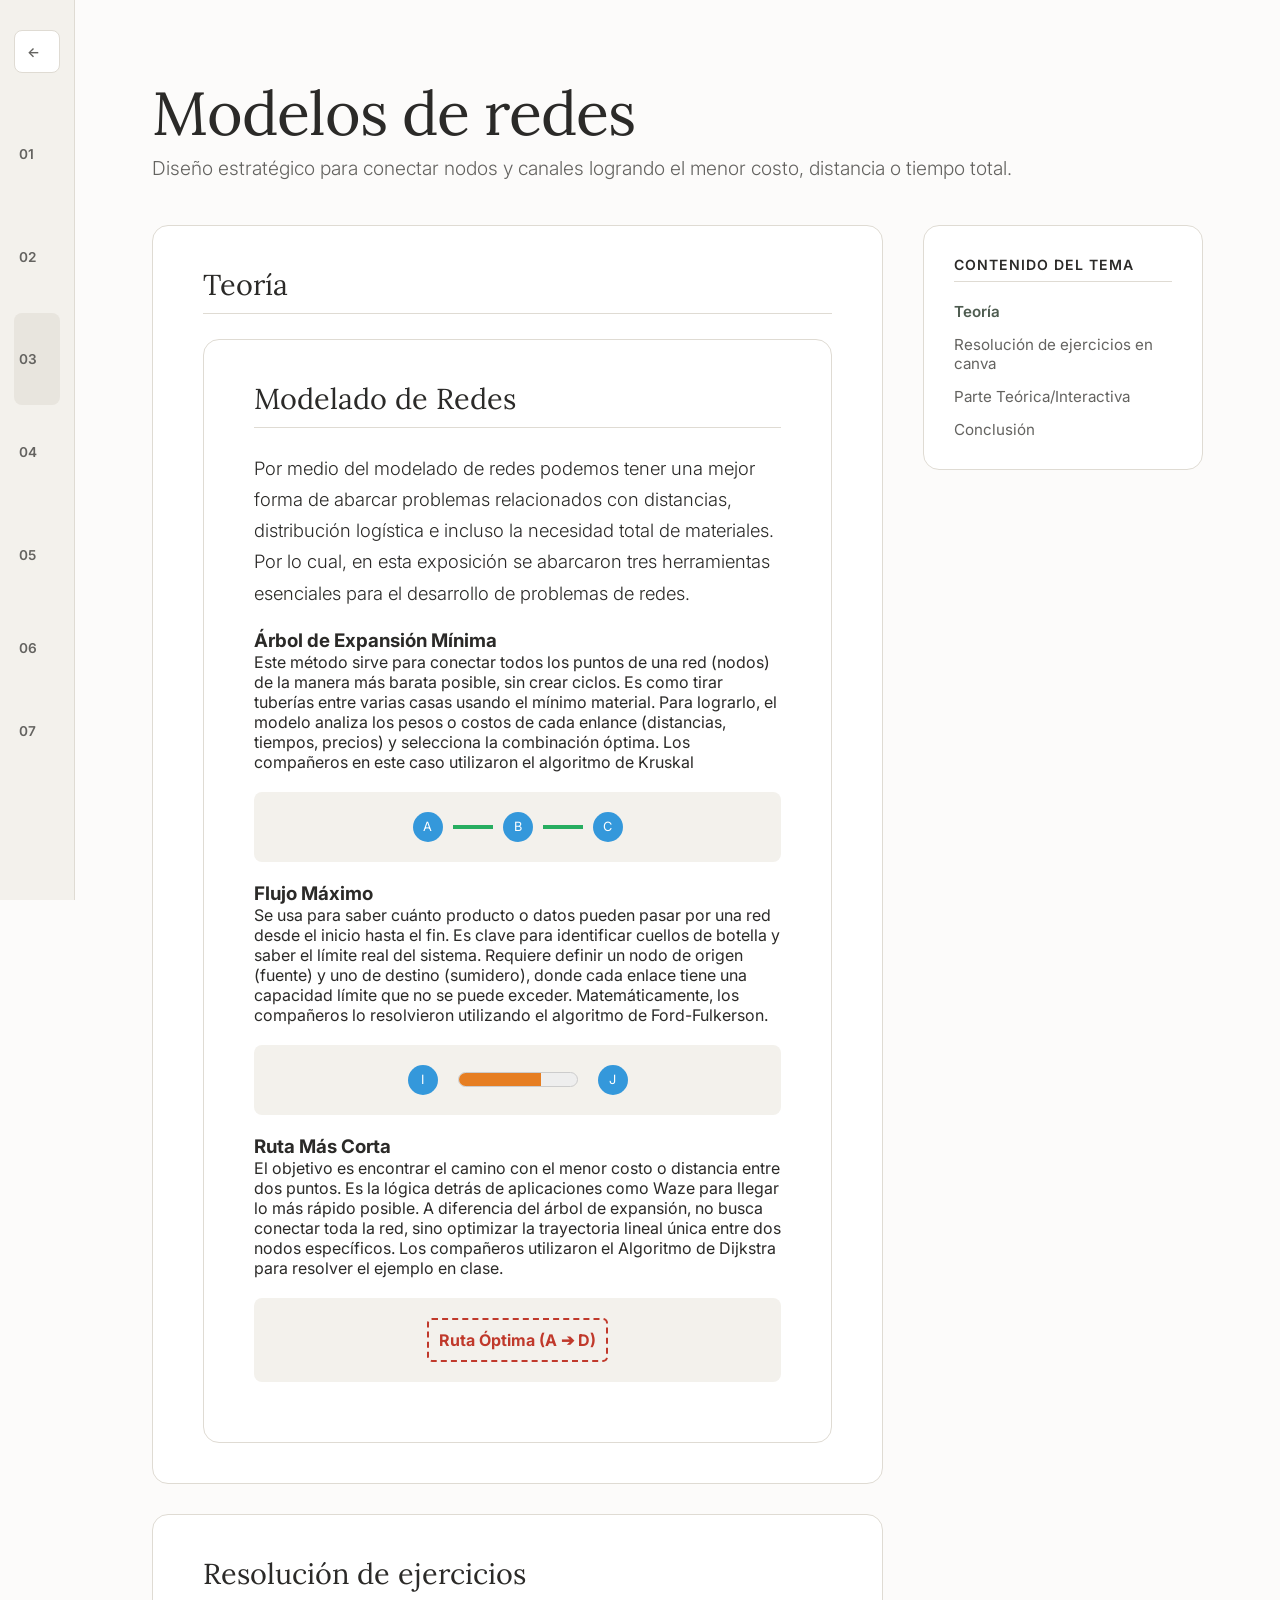
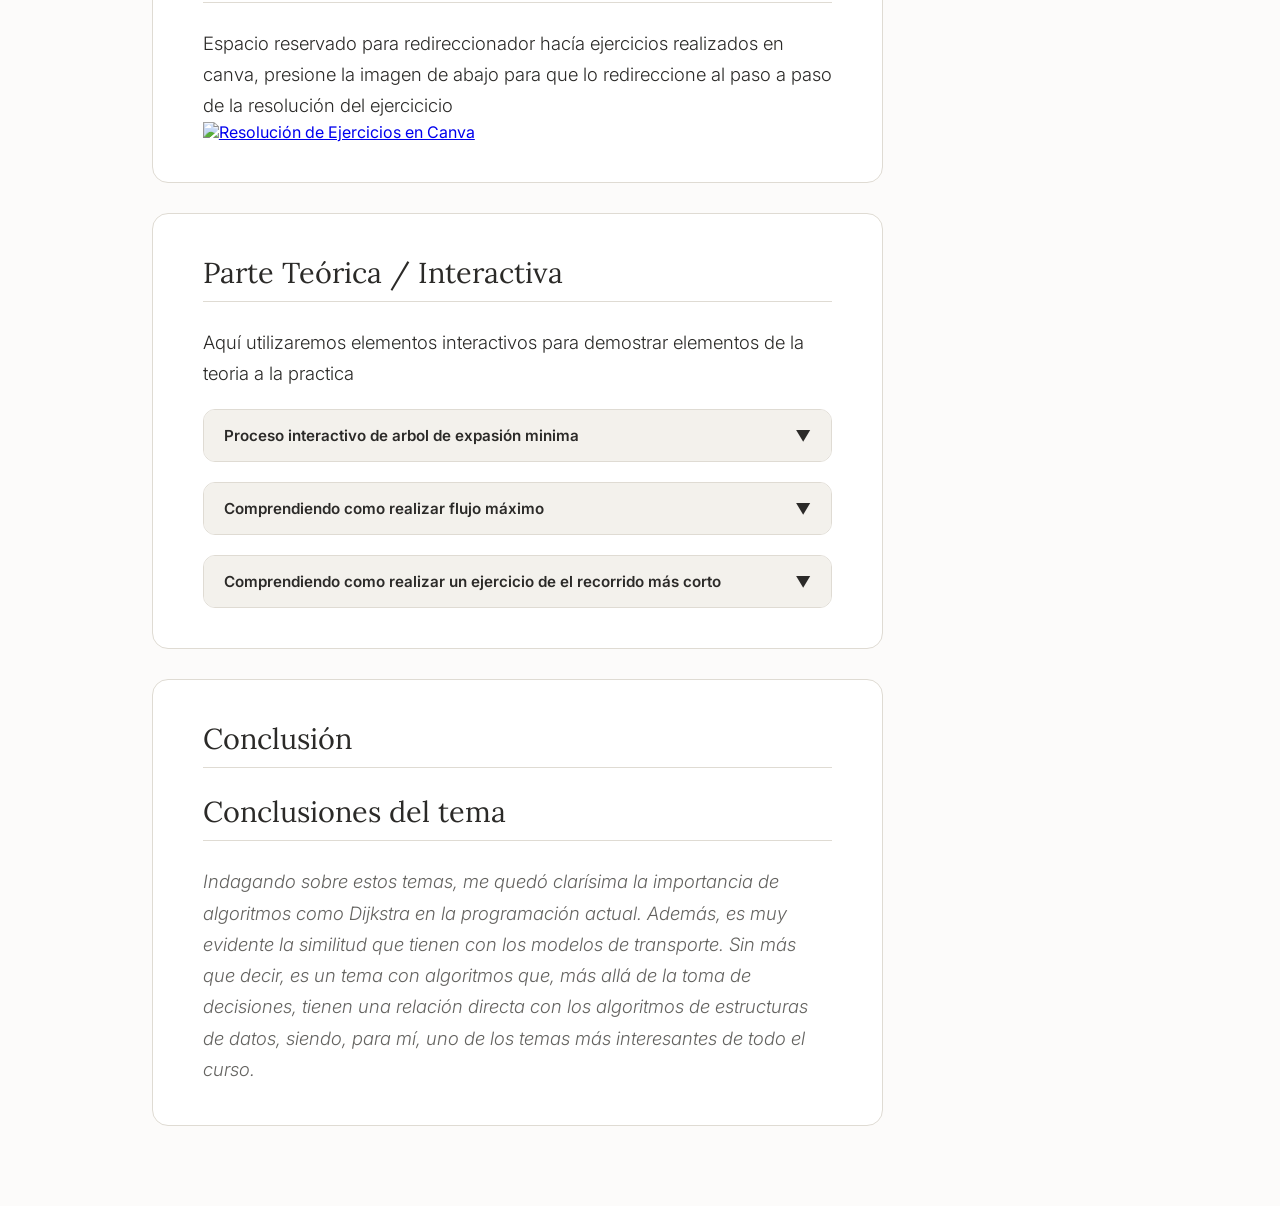
==== commit e2d4027f: "unos cambios visuales" ====
--- a/temas/tema3/index.html
+++ b/temas/tema3/index.html
@@ -641,7 +641,7 @@
 
     
     <h3 style="margin-top: 20px;">Árbol de Expansión Mínima</h3>
-    <p>Este método sirve para conectar todos los puntos de una red (nodos) de la manera más barata posible, sin crear ciclos. Es como tirar tuberías entre varias casas usando el mínimo material.</p>
+    <p>Este método sirve para conectar todos los puntos de una red (nodos) de la manera más barata posible, sin crear ciclos. Es como tirar tuberías entre varias casas usando el mínimo material. Para lograrlo, el modelo analiza los pesos o costos de cada enlance (distancias, tiempos, precios) y selecciona la combinación óptima. Los compañeros en este caso utilizaron el algoritmo de Kruskal</p>
     <div style="display: flex; gap: 10px; justify-content: center; align-items: center; margin: 20px 0; background: var(--sidebar-bg); padding: 20px; border-radius: 8px;">
         <div style="width: 30px; height: 30px; border-radius: 50%; background: #3498db; color: white; display: flex; align-items: center; justify-content: center; font-size: 0.8rem;">A</div>
         <div style="height: 4px; width: 40px; background: #27ae60;"></div>
@@ -652,7 +652,7 @@
 
    
     <h3 style="margin-top: 20px;">Flujo Máximo</h3>
-    <p>Se usa para saber cuánto producto o datos pueden pasar por una red desde el inicio hasta el fin. Es clave para identificar cuellos de botella y saber el límite real del sistema.</p>
+    <p>Se usa para saber cuánto producto o datos pueden pasar por una red desde el inicio hasta el fin. Es clave para identificar cuellos de botella y saber el límite real del sistema. Requiere definir un nodo de origen (fuente) y uno de destino (sumidero), donde cada enlace tiene una capacidad límite que no se puede exceder. Matemáticamente, los compañeros lo resolvieron utilizando el algoritmo de Ford-Fulkerson.</p>
     <div style="display: flex; justify-content: center; align-items: center; margin: 20px 0; gap: 20px; background: var(--sidebar-bg); padding: 20px; border-radius: 8px;">
       <div style="width: 30px; height: 30px; border-radius: 50%; background: #3498db; color: white; display: flex; align-items: center; justify-content: center; font-size: 0.8rem;">I</div>
         <div style="height: 15px; width: 120px; background: #eee; border-radius: 10px; overflow: hidden; border: 1px solid #ccc;">
@@ -663,7 +663,7 @@
 
    
     <h3 style="margin-top: 20px;">Ruta Más Corta</h3>
-    <p>El objetivo es encontrar el camino con el menor costo o distancia entre dos puntos. Es la lógica detrás de aplicaciones como Waze para llegar lo más rápido posible.</p>
+    <p>El objetivo es encontrar el camino con el menor costo o distancia entre dos puntos. Es la lógica detrás de aplicaciones como Waze para llegar lo más rápido posible. A diferencia del árbol de expansión, no busca conectar toda la red, sino optimizar la trayectoria lineal única entre dos nodos específicos. Los compañeros utilizaron el Algoritmo de Dijkstra para resolver el ejemplo en clase.</p>
     <div style="display: flex; justify-content: center; align-items: center; margin: 20px 0; background: var(--sidebar-bg); padding: 20px; border-radius: 8px;">
         <div style="padding: 10px; border: 2px dashed #c0392b; color: #c0392b; font-weight: bold; border-radius: 5px;">Ruta Óptima (A ➔ D)</div>
     </div>
